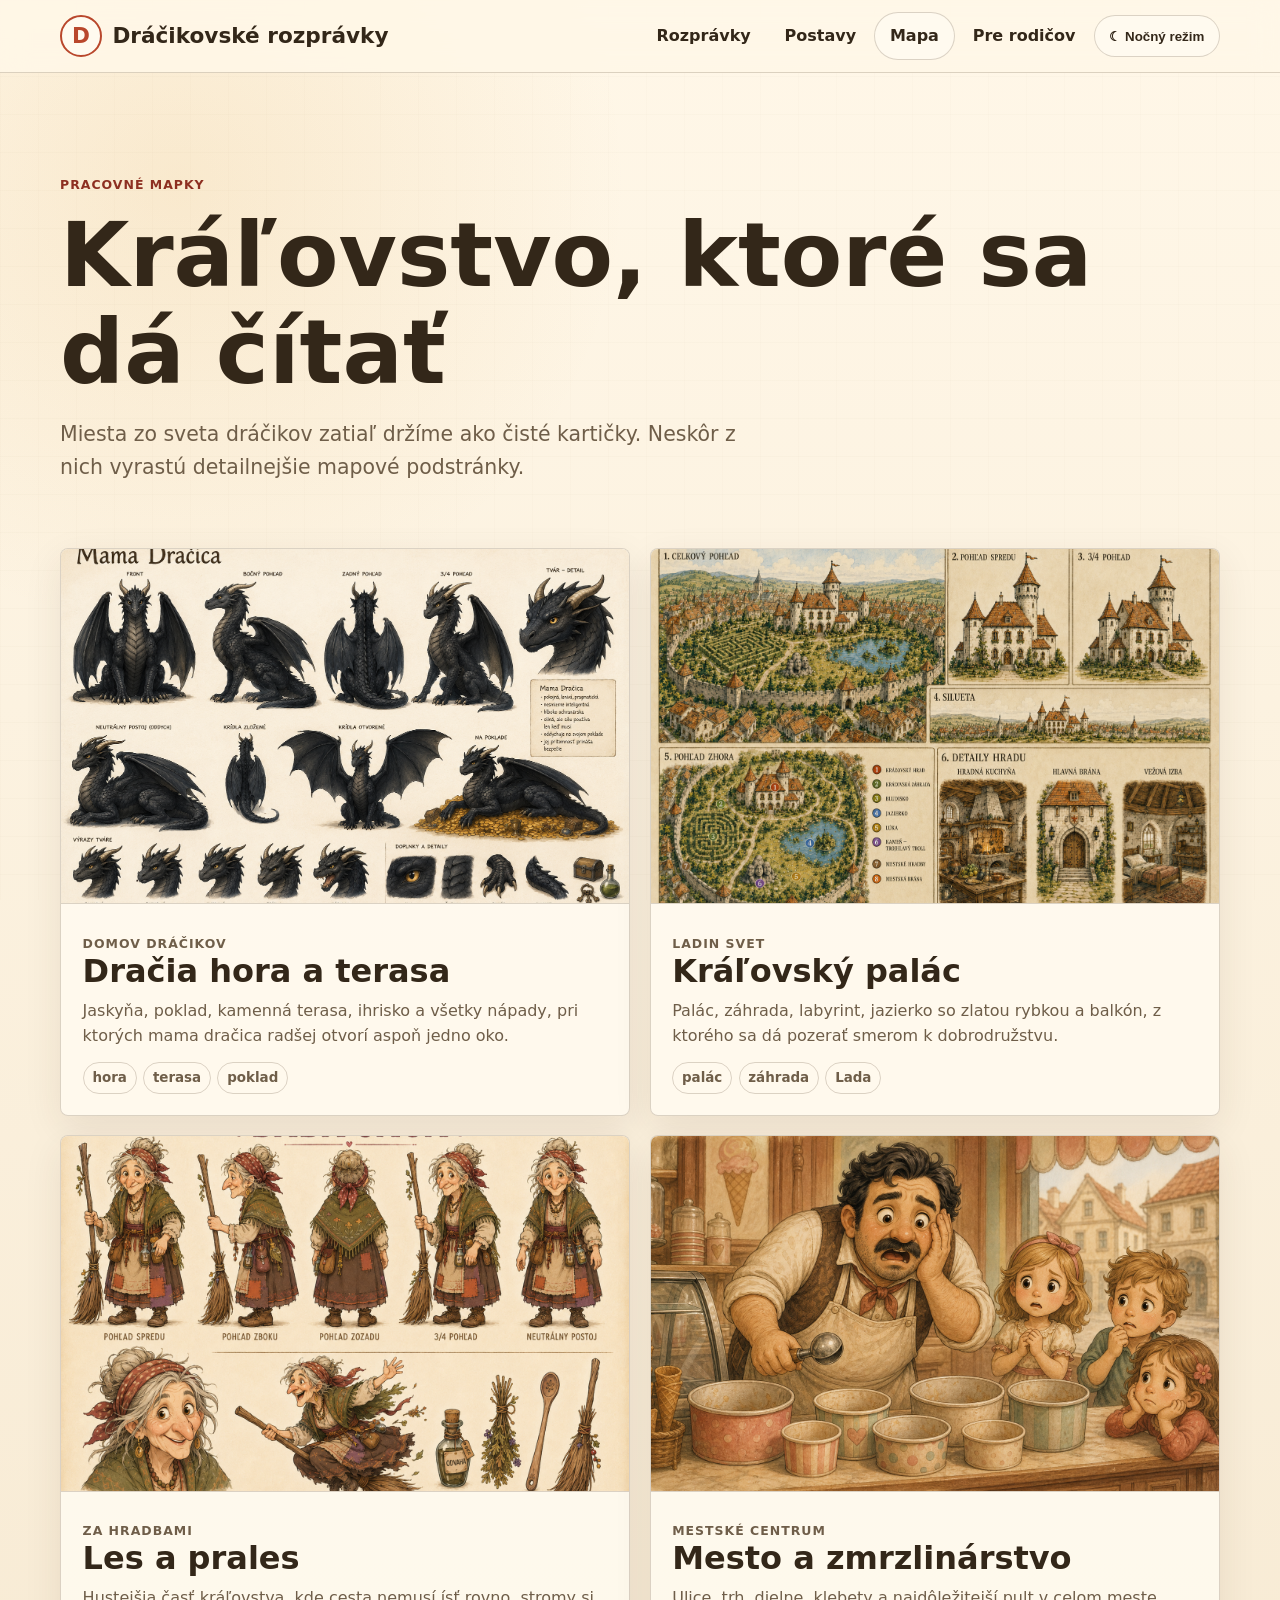
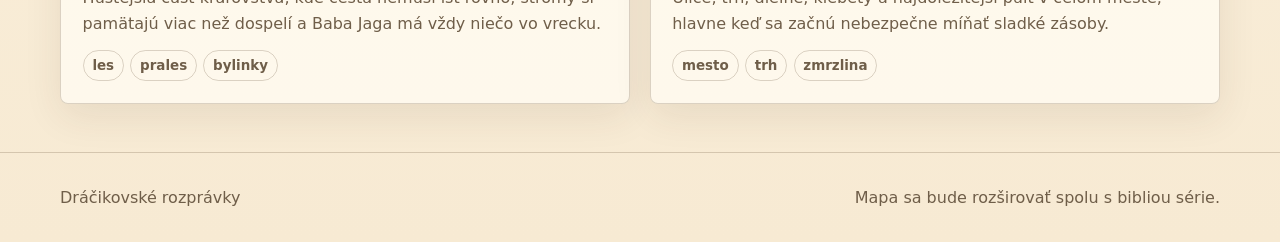
==== mapa/index.html @ 1c7180fc "Initial Draciky website" ====
<!doctype html>
<html lang="sk">
  <head>
    <meta charset="utf-8">
    <meta name="viewport" content="width=device-width, initial-scale=1">
    <title>Mapa | Dráčikovské rozprávky</title>
    <link rel="stylesheet" href="../assets/css/styles.css">
    <script src="../assets/js/theme.js" defer></script>
  </head>
  <body>
    <header class="site-header"><nav class="nav" aria-label="Hlavná navigácia"><a class="brand" href="../index.html"><span class="brand-mark">D</span><span>Dráčikovské rozprávky</span></a><div class="nav-links"><a href="../rozpravky/">Rozprávky</a><a href="../postavy/">Postavy</a><a aria-current="page" href="./">Mapa</a><a href="../pre-rodicov/">Pre rodičov</a><button class="theme-toggle" type="button" data-theme-toggle>Nočný režim</button></div></nav></header>
    <main class="page">
      <section class="page-hero">
        <p class="eyebrow">Pracovné mapky</p>
        <h1>Kráľovstvo, ktoré sa dá čítať</h1>
        <p class="lead">Miesta zo sveta dráčikov zatiaľ držíme ako čisté kartičky. Neskôr z nich vyrastú detailnejšie mapové podstránky.</p>
      </section>
      <section class="map-card-grid" aria-label="Karty miest v kráľovstve">
        <article class="map-card">
          <img src="../assets/illustrations/mama dracica.png" alt="Dračia hora a terasa">
          <div class="card-body">
            <p class="eyebrow">Domov dráčikov</p>
            <h2>Dračia hora a terasa</h2>
            <p>Jaskyňa, poklad, kamenná terasa, ihrisko a všetky nápady, pri ktorých mama dračica radšej otvorí aspoň jedno oko.</p>
            <div class="tag-row"><span class="tag">hora</span><span class="tag">terasa</span><span class="tag">poklad</span></div>
          </div>
        </article>
        <article class="map-card">
          <img src="../assets/illustrations/kralovsky hrad.png" alt="Kráľovský palác a záhrada">
          <div class="card-body">
            <p class="eyebrow">Ladin svet</p>
            <h2>Kráľovský palác</h2>
            <p>Palác, záhrada, labyrint, jazierko so zlatou rybkou a balkón, z ktorého sa dá pozerať smerom k dobrodružstvu.</p>
            <div class="tag-row"><span class="tag">palác</span><span class="tag">záhrada</span><span class="tag">Lada</span></div>
          </div>
        </article>
        <article class="map-card">
          <img src="../assets/illustrations/baba Jaga.png" alt="Les a prales">
          <div class="card-body">
            <p class="eyebrow">Za hradbami</p>
            <h2>Les a prales</h2>
            <p>Hustejšia časť kráľovstva, kde cesta nemusí ísť rovno, stromy si pamätajú viac než dospelí a Baba Jaga má vždy niečo vo vrecku.</p>
            <div class="tag-row"><span class="tag">les</span><span class="tag">prales</span><span class="tag">bylinky</span></div>
          </div>
        </article>
        <article class="map-card">
          <img src="../assets/story-scenes/05-zmrzlinar-prazdne-kelimky.png" alt="Mesto a zmrzlinárstvo">
          <div class="card-body">
            <p class="eyebrow">Mestské centrum</p>
            <h2>Mesto a zmrzlinárstvo</h2>
            <p>Ulice, trh, dielne, klebety a najdôležitejší pult v celom meste, hlavne keď sa začnú nebezpečne míňať sladké zásoby.</p>
            <div class="tag-row"><span class="tag">mesto</span><span class="tag">trh</span><span class="tag">zmrzlina</span></div>
          </div>
        </article>
      </section>
    </main>
    <footer class="site-footer"><div class="page"><span>Dráčikovské rozprávky</span><span>Mapa sa bude rozširovať spolu s bibliou série.</span></div></footer>
  </body>
</html>
---- assets/css/styles.css ----
:root {
  color-scheme: light;
  --paper: #fff7e8;
  --paper-soft: #f7ead3;
  --ink: #332719;
  --muted: #6f5e49;
  --line: rgba(78, 53, 28, 0.2);
  --brand: #b9472c;
  --brand-strong: #8d2f21;
  --leaf: #3d7b5a;
  --water: #2c7da0;
  --rose: #c65d83;
  --gold: #d99b37;
  --card: rgba(255, 251, 240, 0.86);
  --shadow: 0 18px 50px rgba(62, 41, 20, 0.16);
  --radius: 8px;
  --max: 1160px;
}

[data-theme="night"] {
  color-scheme: dark;
  --paper: #181824;
  --paper-soft: #242334;
  --ink: #f8edd8;
  --muted: #c8bba5;
  --line: rgba(248, 237, 216, 0.18);
  --brand: #f08b66;
  --brand-strong: #ffb088;
  --leaf: #8ec49e;
  --water: #87c7e8;
  --rose: #ef9ab7;
  --gold: #f0bf65;
  --card: rgba(35, 34, 49, 0.88);
  --shadow: 0 18px 50px rgba(0, 0, 0, 0.34);
}

* {
  box-sizing: border-box;
}

html {
  scroll-behavior: smooth;
}

body {
  margin: 0;
  background:
    radial-gradient(circle at 14% 10%, rgba(217, 155, 55, 0.14), transparent 28rem),
    linear-gradient(180deg, var(--paper), var(--paper-soft));
  color: var(--ink);
  font-family: "Trebuchet MS", "Segoe UI", system-ui, sans-serif;
  line-height: 1.6;
}

body::before {
  content: "";
  position: fixed;
  inset: 0;
  z-index: -1;
  pointer-events: none;
  opacity: 0.34;
  background-image:
    linear-gradient(rgba(96, 72, 42, 0.05) 1px, transparent 1px),
    linear-gradient(90deg, rgba(96, 72, 42, 0.04) 1px, transparent 1px);
  background-size: 38px 38px;
}

a {
  color: inherit;
}

img {
  display: block;
  max-width: 100%;
}

.site-header {
  position: sticky;
  top: 0;
  z-index: 20;
  border-bottom: 1px solid var(--line);
  background: color-mix(in srgb, var(--paper) 88%, transparent);
  backdrop-filter: blur(14px);
}

.nav {
  width: min(100% - 2rem, var(--max));
  min-height: 72px;
  margin: 0 auto;
  display: flex;
  align-items: center;
  justify-content: space-between;
  gap: 1rem;
}

.brand {
  display: inline-flex;
  align-items: center;
  gap: 0.65rem;
  text-decoration: none;
  font-weight: 900;
  letter-spacing: 0;
}

.brand-mark {
  width: 42px;
  height: 42px;
  display: grid;
  place-items: center;
  border: 2px solid var(--brand);
  border-radius: 50%;
  color: var(--brand);
  font-size: 1.35rem;
  background: var(--card);
}

.brand span:last-child {
  font-size: clamp(1.05rem, 2vw, 1.35rem);
}

.nav-links {
  display: flex;
  align-items: center;
  gap: 0.15rem;
  flex-wrap: wrap;
  justify-content: flex-end;
}

.nav-links a,
.theme-toggle,
.button {
  min-height: 42px;
  display: inline-flex;
  align-items: center;
  justify-content: center;
  gap: 0.45rem;
  border-radius: 999px;
  border: 1px solid transparent;
  padding: 0.62rem 0.92rem;
  font-weight: 800;
  text-decoration: none;
}

.nav-links a:hover,
.nav-links a[aria-current="page"] {
  border-color: var(--line);
  background: var(--card);
}

.theme-toggle {
  cursor: pointer;
  color: var(--ink);
  background: var(--card);
  border-color: var(--line);
}

.page {
  width: min(100% - 2rem, var(--max));
  margin: 0 auto;
}

.hero {
  min-height: calc(100svh - 72px);
  display: grid;
  grid-template-columns: minmax(0, 0.95fr) minmax(280px, 1.05fr);
  align-items: center;
  gap: clamp(1.5rem, 4vw, 4rem);
  padding: 2.2rem 0 3rem;
}

.hero-copy {
  max-width: 640px;
}

.eyebrow {
  margin: 0 0 0.75rem;
  color: var(--brand-strong);
  font-weight: 900;
  text-transform: uppercase;
  letter-spacing: 0.08em;
  font-size: 0.78rem;
}

h1,
h2,
h3 {
  line-height: 1.08;
  letter-spacing: 0;
  margin: 0;
}

h1 {
  font-size: clamp(2.6rem, 7vw, 5.8rem);
}

h2 {
  font-size: clamp(2rem, 4vw, 3.4rem);
}

h3 {
  font-size: 1.28rem;
}

.lead {
  margin: 1.1rem 0 0;
  color: var(--muted);
  font-size: clamp(1.05rem, 2vw, 1.28rem);
  max-width: 62ch;
}

.actions {
  display: flex;
  flex-wrap: wrap;
  gap: 0.8rem;
  margin-top: 1.7rem;
}

.button {
  background: var(--brand);
  color: #fffaf0;
  box-shadow: 0 10px 24px rgba(141, 47, 33, 0.22);
}

.button.secondary {
  background: var(--card);
  color: var(--ink);
  border-color: var(--line);
  box-shadow: none;
}

.hero-art {
  position: relative;
  align-self: stretch;
  min-height: 460px;
  display: grid;
  align-items: end;
}

.hero-art img {
  width: 100%;
  max-height: min(70svh, 680px);
  object-fit: cover;
  object-position: 50% 32%;
  border-radius: var(--radius);
  border: 1px solid var(--line);
  box-shadow: var(--shadow);
}

.latest-note {
  width: min(88%, 420px);
  margin: -4rem auto 0;
  position: relative;
  padding: 1rem;
  border: 1px solid var(--line);
  border-radius: var(--radius);
  background: var(--card);
  box-shadow: var(--shadow);
}

.latest-note p {
  margin: 0.15rem 0 0;
  color: var(--muted);
}

.section {
  padding: clamp(2.7rem, 7vw, 5.8rem) 0;
  border-top: 1px solid var(--line);
}

.section-head {
  display: flex;
  align-items: end;
  justify-content: space-between;
  gap: 1rem;
  margin-bottom: 1.3rem;
}

.section-head p {
  max-width: 48ch;
  margin: 0;
  color: var(--muted);
}

.grid {
  display: grid;
  grid-template-columns: repeat(3, minmax(0, 1fr));
  gap: 1rem;
}

.grid.four {
  grid-template-columns: repeat(4, minmax(0, 1fr));
}

.card,
.story-card,
.reader-card {
  overflow: hidden;
  border: 1px solid var(--line);
  border-radius: var(--radius);
  background: var(--card);
  box-shadow: 0 10px 34px rgba(66, 43, 20, 0.08);
}

.card img,
.story-card img {
  width: 100%;
  aspect-ratio: 3 / 4;
  object-fit: cover;
  object-position: center;
  border-bottom: 1px solid var(--line);
}

.card-body,
.story-body {
  padding: 1rem;
}

.card-body p,
.story-body p {
  margin: 0.5rem 0 0;
  color: var(--muted);
}

.story-body h2 {
  font-size: clamp(1.2rem, 2vw, 1.55rem);
  line-height: 1.16;
}

.tag-row {
  display: flex;
  flex-wrap: wrap;
  gap: 0.4rem;
  margin-top: 0.85rem;
}

.tag {
  border: 1px solid var(--line);
  border-radius: 999px;
  padding: 0.24rem 0.55rem;
  color: var(--muted);
  font-size: 0.84rem;
  font-weight: 800;
}

.feature-band {
  display: grid;
  grid-template-columns: 1fr 1fr;
  gap: 1rem;
  align-items: stretch;
}

.feature-panel {
  padding: clamp(1.1rem, 3vw, 2rem);
  border: 1px solid var(--line);
  border-radius: var(--radius);
  background: var(--card);
}

.feature-panel p,
.feature-panel li {
  color: var(--muted);
}

.feature-panel ul {
  margin: 1rem 0 0;
  padding-left: 1.1rem;
}

.page-hero {
  padding: clamp(3rem, 8vw, 6.5rem) 0 clamp(2rem, 5vw, 4rem);
}

.page-hero .lead {
  max-width: 720px;
}

.story-list {
  display: grid;
  grid-template-columns: repeat(2, minmax(0, 1fr));
  gap: 1rem;
}

.series-tabs {
  display: flex;
  gap: 0.75rem;
  overflow-x: auto;
  padding: 0.4rem 0 1rem;
  margin: -1rem 0 1.5rem;
  border-bottom: 1px solid var(--line);
  scrollbar-width: thin;
}

.series-pill {
  flex: 0 0 auto;
  min-width: 8.5rem;
  padding: 0.75rem 0.95rem;
  border: 1px solid var(--line);
  border-radius: var(--radius);
  background: var(--card);
  color: var(--ink);
  text-decoration: none;
  box-shadow: 0 8px 24px rgba(66, 43, 20, 0.07);
}

.series-pill[aria-current="true"] {
  border-color: color-mix(in srgb, var(--brand) 50%, var(--line));
  background: color-mix(in srgb, var(--gold) 14%, var(--card));
}

.series-pill span,
.series-pill small {
  display: block;
}

.series-pill span {
  font-weight: 900;
}

.series-pill small {
  margin-top: 0.2rem;
  color: var(--muted);
}

.series-section {
  scroll-margin-top: 6rem;
}

.series-section + .series-section {
  margin-top: 2.5rem;
}

.series-head {
  display: flex;
  align-items: end;
  justify-content: space-between;
  gap: 1rem;
  margin-bottom: 1rem;
}

.series-head h2 {
  font-size: clamp(1.8rem, 3vw, 2.6rem);
}

.series-head > p {
  max-width: 520px;
  margin: 0;
  color: var(--muted);
}

.story-card {
  display: grid;
  grid-template-columns: 190px minmax(0, 1fr);
}

.story-card img {
  height: 100%;
  min-height: 250px;
  aspect-ratio: auto;
}

.map-card-grid {
  display: grid;
  grid-template-columns: repeat(2, minmax(0, 1fr));
  gap: 1.2rem;
}

.map-card {
  overflow: hidden;
  border: 1px solid var(--line);
  border-radius: var(--radius);
  background: var(--card);
  box-shadow: 0 12px 38px rgba(66, 43, 20, 0.09);
}

.map-card img {
  width: 100%;
  aspect-ratio: 16 / 10;
  object-fit: cover;
  object-position: center;
  border-bottom: 1px solid var(--line);
}

.map-card .card-body {
  padding: clamp(1rem, 2vw, 1.35rem);
}

.map-card h2 {
  font-size: clamp(1.45rem, 2.5vw, 2.1rem);
  line-height: 1.12;
}

.reader {
  max-width: 820px;
  margin: 0 auto;
  padding-bottom: 4rem;
}

.reader-card {
  padding: clamp(1.2rem, 4vw, 3rem);
}

.reader-card h1 {
  font-size: clamp(2rem, 5vw, 3.7rem);
  line-height: 1.12;
  max-width: 760px;
}

.reader-card p {
  font-size: clamp(1.08rem, 2.2vw, 1.24rem);
}

.back-link,
.text-link {
  display: inline-flex;
  margin-top: 0.9rem;
  color: var(--brand-strong);
  font-weight: 900;
  text-decoration: none;
}

.reader-meta {
  display: flex;
  gap: 0.5rem;
  flex-wrap: wrap;
  margin: 1rem 0 1.5rem;
}

.reader-illustration {
  width: 100%;
  max-height: 430px;
  object-fit: cover;
  object-position: center 28%;
  margin: 1.5rem 0;
  border-radius: var(--radius);
  border: 1px solid var(--line);
}

.reading-note {
  margin: 1.5rem 0;
  padding: 1rem;
  border: 1px solid var(--line);
  border-radius: var(--radius);
  background: color-mix(in srgb, var(--gold) 12%, var(--card));
}

.reading-note p {
  margin: 0.25rem 0 0;
  color: var(--muted);
}

.story-text {
  margin-top: 2rem;
}

.story-text p {
  margin: 0 0 1.05rem;
  max-width: 68ch;
}

.reader-nav {
  display: flex;
  justify-content: space-between;
  gap: 1rem;
  margin-top: 1rem;
}

.map-panel {
  position: relative;
  min-height: 560px;
  overflow: hidden;
  border: 1px solid var(--line);
  border-radius: var(--radius);
  background:
    linear-gradient(145deg, rgba(61, 123, 90, 0.28), transparent 45%),
    linear-gradient(20deg, rgba(44, 125, 160, 0.18), transparent 56%),
    var(--card);
}

.map-panel img {
  position: absolute;
  right: 0;
  bottom: 0;
  width: min(62%, 680px);
  opacity: 0.95;
}

.map-points {
  position: relative;
  z-index: 1;
  width: min(520px, 100%);
  padding: clamp(1.2rem, 3vw, 2rem);
}

.map-point {
  display: block;
  margin: 0.75rem 0;
  padding: 0.8rem 0.95rem;
  border: 1px solid var(--line);
  border-radius: var(--radius);
  background: color-mix(in srgb, var(--card) 86%, transparent);
  text-decoration: none;
}

.site-footer {
  margin-top: 3rem;
  border-top: 1px solid var(--line);
  padding: 2rem 0;
  color: var(--muted);
}

.site-footer .page {
  display: flex;
  justify-content: space-between;
  gap: 1rem;
  flex-wrap: wrap;
}

@media (max-width: 900px) {
  .nav {
    align-items: flex-start;
    flex-direction: column;
    padding: 0.85rem 0;
  }

  .nav-links {
    width: 100%;
    justify-content: flex-start;
  }

  .hero,
  .feature-band,
  .story-card {
    grid-template-columns: 1fr;
  }

  .series-head {
    display: block;
  }

  .series-head > p {
    margin-top: 0.5rem;
  }

  .hero {
    min-height: auto;
  }

  .hero-art {
    min-height: auto;
  }

  .grid,
  .grid.four,
  .map-card-grid,
  .story-list {
    grid-template-columns: repeat(2, minmax(0, 1fr));
  }

  .story-card img {
    min-height: 0;
    aspect-ratio: 3 / 4;
  }
}

@media (max-width: 620px) {
  .page,
  .nav {
    width: min(100% - 1rem, var(--max));
  }

  .nav-links a,
  .theme-toggle {
    flex: 1 1 auto;
    padding-inline: 0.65rem;
  }

  .grid,
  .grid.four,
  .map-card-grid,
  .story-list {
    grid-template-columns: 1fr;
  }

  .section-head {
    display: block;
  }

  .actions .button {
    width: 100%;
  }

  .latest-note {
    width: calc(100% - 1rem);
    margin-top: -2rem;
  }

  .map-panel {
    min-height: 680px;
  }

  .map-panel img {
    width: 100%;
  }

  .reader-nav {
    flex-direction: column;
  }
}
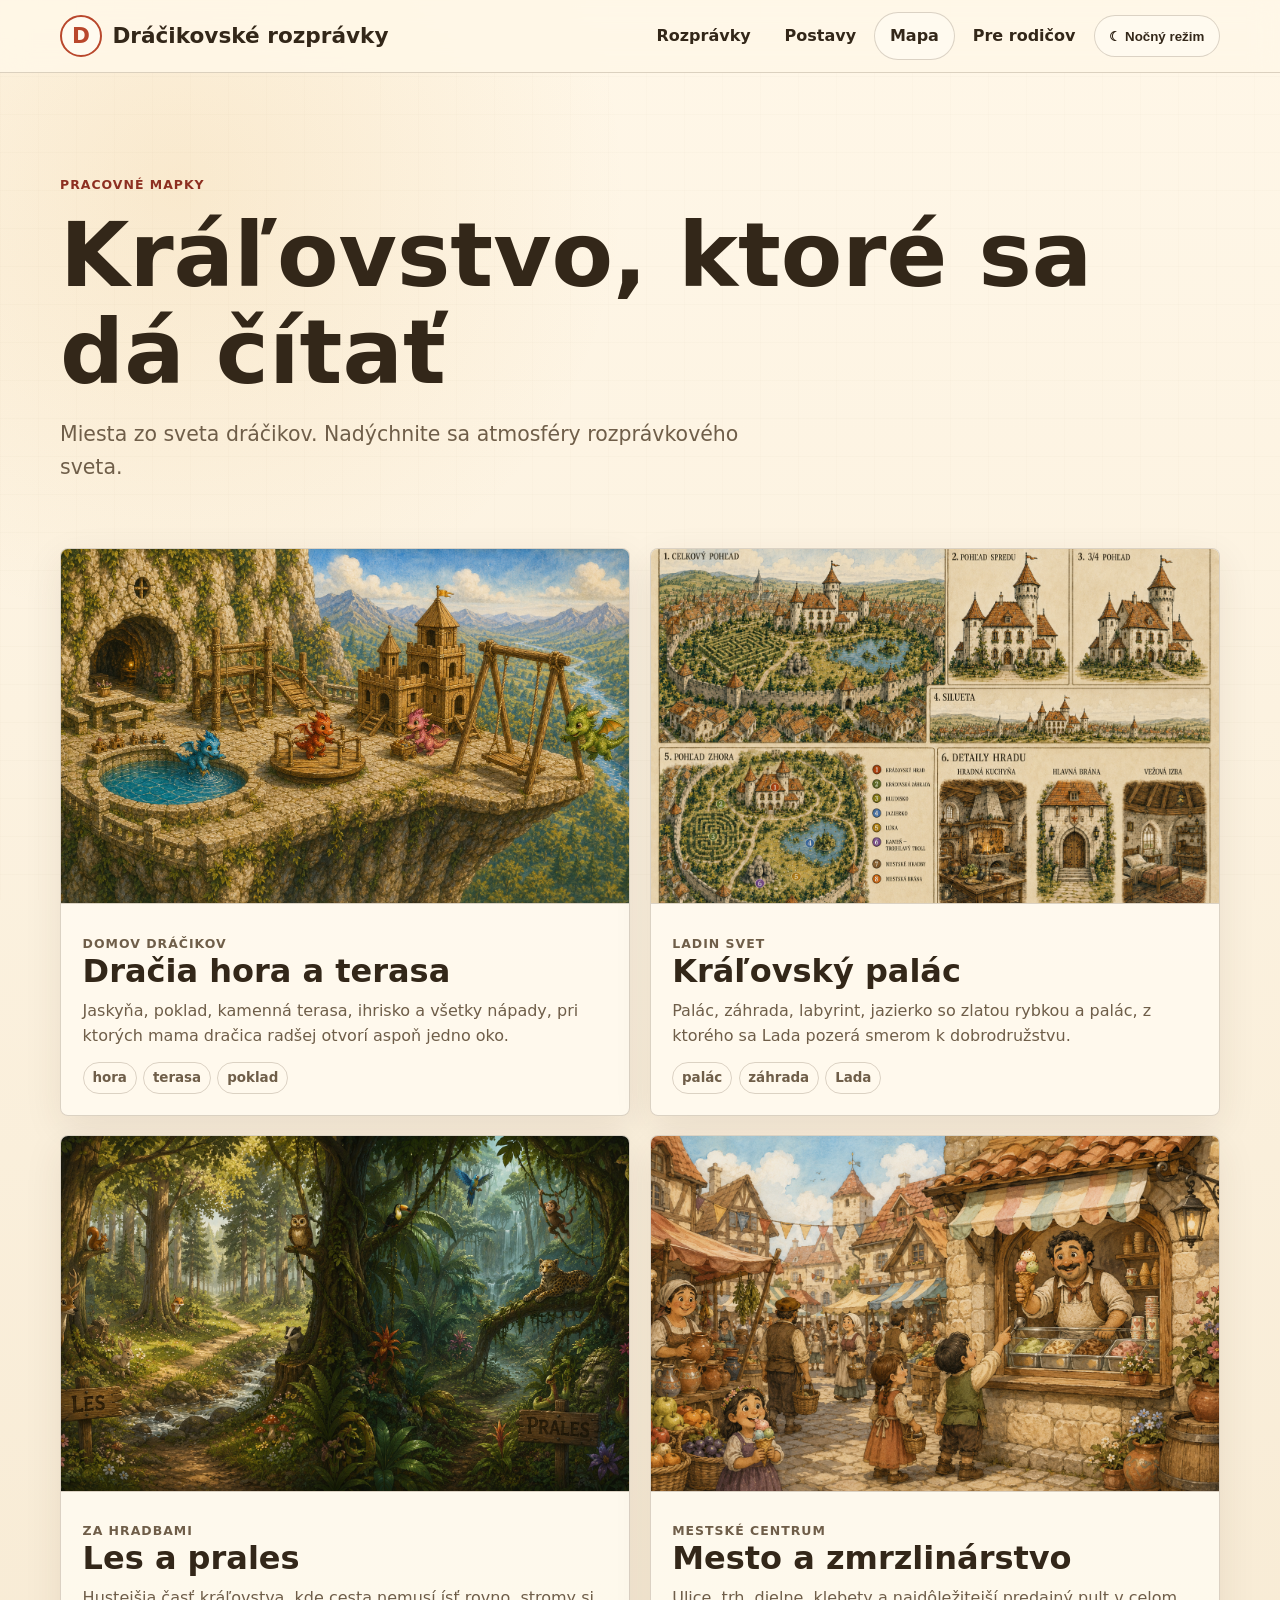
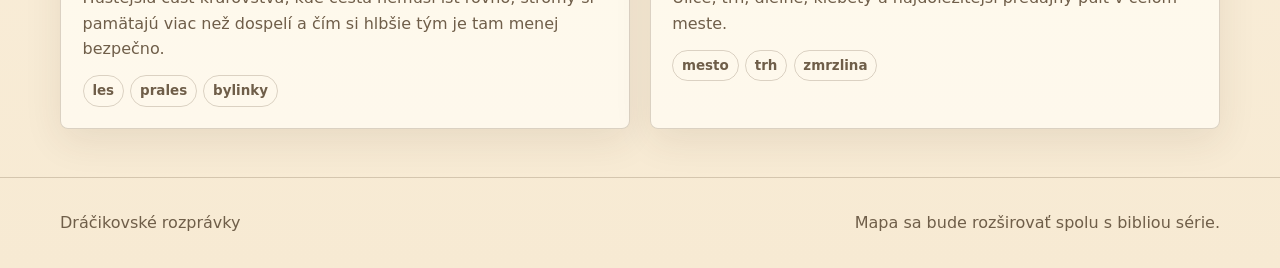
==== commit 44bdc9ea: "Update dragon stories website" ====
--- a/mapa/index.html
+++ b/mapa/index.html
@@ -5,6 +5,15 @@
     <meta name="viewport" content="width=device-width, initial-scale=1">
     <title>Mapa | Dráčikovské rozprávky</title>
     <link rel="stylesheet" href="../assets/css/styles.css">
+    <!-- Google tag (gtag.js) -->
+    <script async src="https://www.googletagmanager.com/gtag/js?id=G-J6G9STTTB1"></script>
+    <script>
+      window.dataLayer = window.dataLayer || [];
+      function gtag(){dataLayer.push(arguments);}
+      gtag('js', new Date());
+
+      gtag('config', 'G-J6G9STTTB1');
+    </script>
     <script src="../assets/js/theme.js" defer></script>
   </head>
   <body>
@@ -13,11 +22,11 @@
       <section class="page-hero">
         <p class="eyebrow">Pracovné mapky</p>
         <h1>Kráľovstvo, ktoré sa dá čítať</h1>
-        <p class="lead">Miesta zo sveta dráčikov zatiaľ držíme ako čisté kartičky. Neskôr z nich vyrastú detailnejšie mapové podstránky.</p>
+        <p class="lead">Miesta zo sveta dráčikov. Nadýchnite sa atmosféry rozprávkového sveta.</p>
       </section>
       <section class="map-card-grid" aria-label="Karty miest v kráľovstve">
         <article class="map-card">
-          <img src="../assets/illustrations/mama dracica.png" alt="Dračia hora a terasa">
+          <img src="../assets/illustrations/dracia-hora-terasa-ihrisko.png" alt="Dračia hora a terasa">
           <div class="card-body">
             <p class="eyebrow">Domov dráčikov</p>
             <h2>Dračia hora a terasa</h2>
@@ -30,25 +39,25 @@
           <div class="card-body">
             <p class="eyebrow">Ladin svet</p>
             <h2>Kráľovský palác</h2>
-            <p>Palác, záhrada, labyrint, jazierko so zlatou rybkou a balkón, z ktorého sa dá pozerať smerom k dobrodružstvu.</p>
+            <p>Palác, záhrada, labyrint, jazierko so zlatou rybkou a palác, z ktorého sa Lada pozerá smerom k dobrodružstvu.</p>
             <div class="tag-row"><span class="tag">palác</span><span class="tag">záhrada</span><span class="tag">Lada</span></div>
           </div>
         </article>
         <article class="map-card">
-          <img src="../assets/illustrations/baba Jaga.png" alt="Les a prales">
+          <img src="../assets/illustrations/les a prales.png" alt="Les a prales">
           <div class="card-body">
             <p class="eyebrow">Za hradbami</p>
             <h2>Les a prales</h2>
-            <p>Hustejšia časť kráľovstva, kde cesta nemusí ísť rovno, stromy si pamätajú viac než dospelí a Baba Jaga má vždy niečo vo vrecku.</p>
+            <p>Hustejšia časť kráľovstva, kde cesta nemusí ísť rovno, stromy si pamätajú viac než dospelí a čím si hlbšie tým je tam menej bezpečno.</p>
             <div class="tag-row"><span class="tag">les</span><span class="tag">prales</span><span class="tag">bylinky</span></div>
           </div>
         </article>
         <article class="map-card">
-          <img src="../assets/story-scenes/05-zmrzlinar-prazdne-kelimky.png" alt="Mesto a zmrzlinárstvo">
+          <img src="../assets/illustrations/mesto-a-zmrzlinar.png" alt="Mesto a zmrzlinárstvo">
           <div class="card-body">
             <p class="eyebrow">Mestské centrum</p>
             <h2>Mesto a zmrzlinárstvo</h2>
-            <p>Ulice, trh, dielne, klebety a najdôležitejší pult v celom meste, hlavne keď sa začnú nebezpečne míňať sladké zásoby.</p>
+            <p>Ulice, trh, dielne, klebety a najdôležitejší predajný pult v celom meste.</p>
             <div class="tag-row"><span class="tag">mesto</span><span class="tag">trh</span><span class="tag">zmrzlina</span></div>
           </div>
         </article>
--- a/assets/css/styles.css
+++ b/assets/css/styles.css
@@ -233,7 +233,7 @@
   align-self: stretch;
   min-height: 460px;
   display: grid;
-  align-items: end;
+  align-items: center;
 }
 
 .hero-art img {
@@ -374,6 +374,20 @@
   max-width: 720px;
 }
 
+.page-illustration {
+  margin: clamp(1.5rem, 4vw, 2.6rem) 0 0;
+}
+
+.page-illustration img {
+  width: 100%;
+  max-height: min(58svh, 560px);
+  object-fit: cover;
+  object-position: center;
+  border: 1px solid var(--line);
+  border-radius: var(--radius);
+  box-shadow: var(--shadow);
+}
+
 .story-list {
   display: grid;
   grid-template-columns: repeat(2, minmax(0, 1fr));
